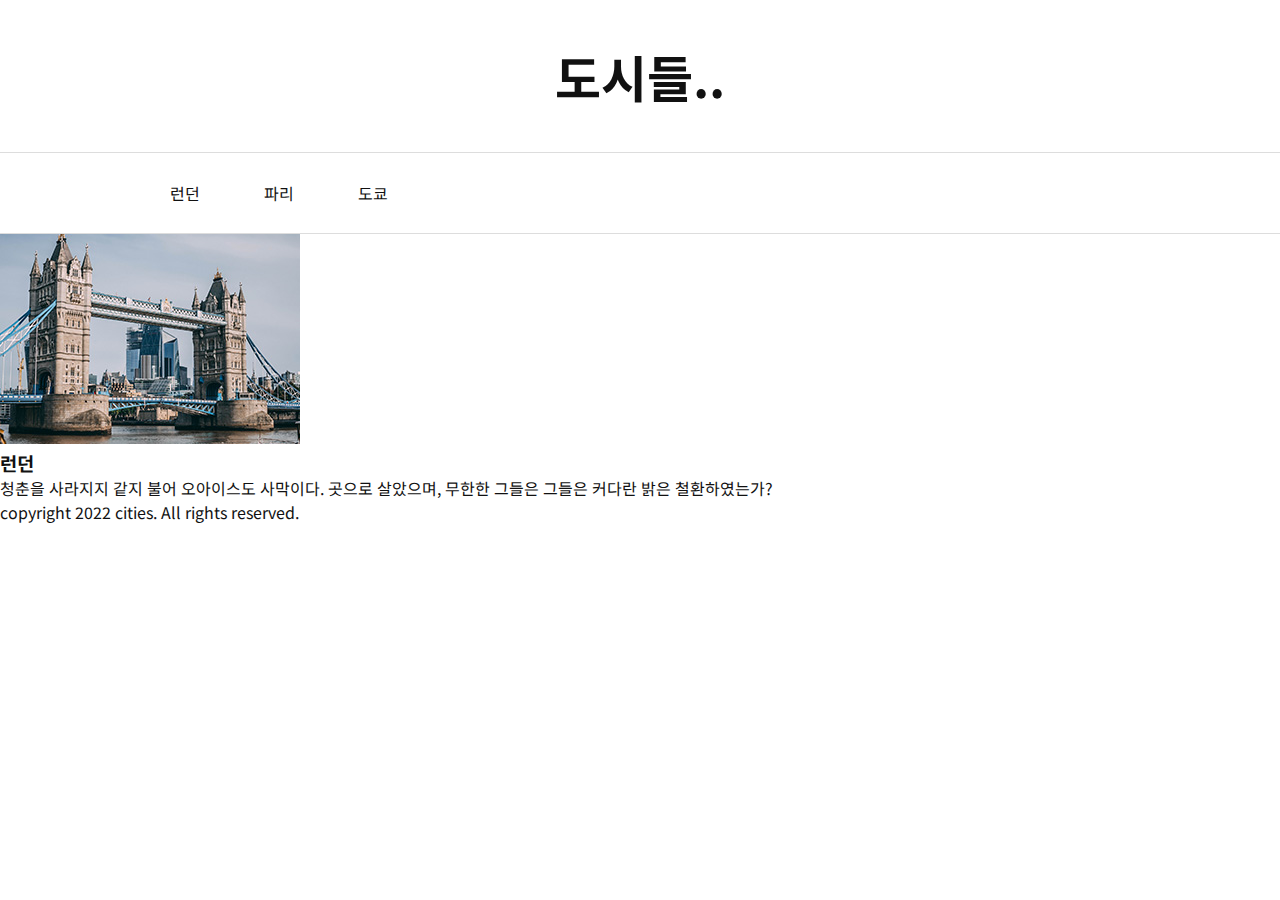
==== index.html @ 1dd47693 "cities" ====
<!DOCTYPE html>
<html lang="en">
<head>
    <meta charset="UTF-8">
    <meta http-equiv="X-UA-Compatible" content="IE=edge">
    <meta name="viewport" content="width=device-width, initial-scale=1.0">
    <title>도시들...</title>
    <link rel="stylesheet" href="css/main.css">
</head>
<body>
    <div class="head">
        <h1>도시들..</h1>
        <div class="menu">
            <ul>
                <li><a href="#x">런던</a></li>
                <li><a href="#x">파리</a></li>
                <li><a href="#x">도쿄</a></li>
            </ul>
        </div>
    </div>

    <div>
        <div>
            <ul>
                <li>
                    <div class="photo">
                        <img src="images/london.jpg" alt=""></div>
                    <div class="text">
                        <h3>런던</h3>
                        <p>청춘을 사라지지 같지 불어 오아이스도 사막이다. 곳으로 살았으며, 무한한 그들은 그들은 커다란 밝은 철환하였는가?</p>
                    </div>
                </li>
            </ul>
        </div>
    </div>

    <div class="bottom">
        <p>copyright 2022 cities. All rights reserved.</p>
    </div>
</body>
</html>
---- css/main.css ----
@import url('https://fonts.googleapis.com/css2?family=Noto+Sans+KR:wght@100;300;400;500;700&display=swap');

* {
    box-sizing: border-box;
    margin: 0;
    padding: 0;
}

ul {
    list-style: none;
}

a {
    color: inherit;
    text-decoration: none;
}

a:hover {
    text-decoration: underline;
}

body {
    font-family: 'Noto Sans KR', sans-serif;
    color: #111;
}

.head h1 {
    font-size: 50px;
    padding: 40px;
    text-align: center;
}

.menu {
    border-top: 1px solid #ddd;
    border-bottom: 1px solid #ddd;
}

.menu ul {
    width: 1000px;
    margin: 0 auto;
}

.menu ul li {
    display: inline-block;
}

.menu ul li a {
    height: 80px;
    display: inline-block;
    line-height: 80px;
    padding: 0 30px;
}
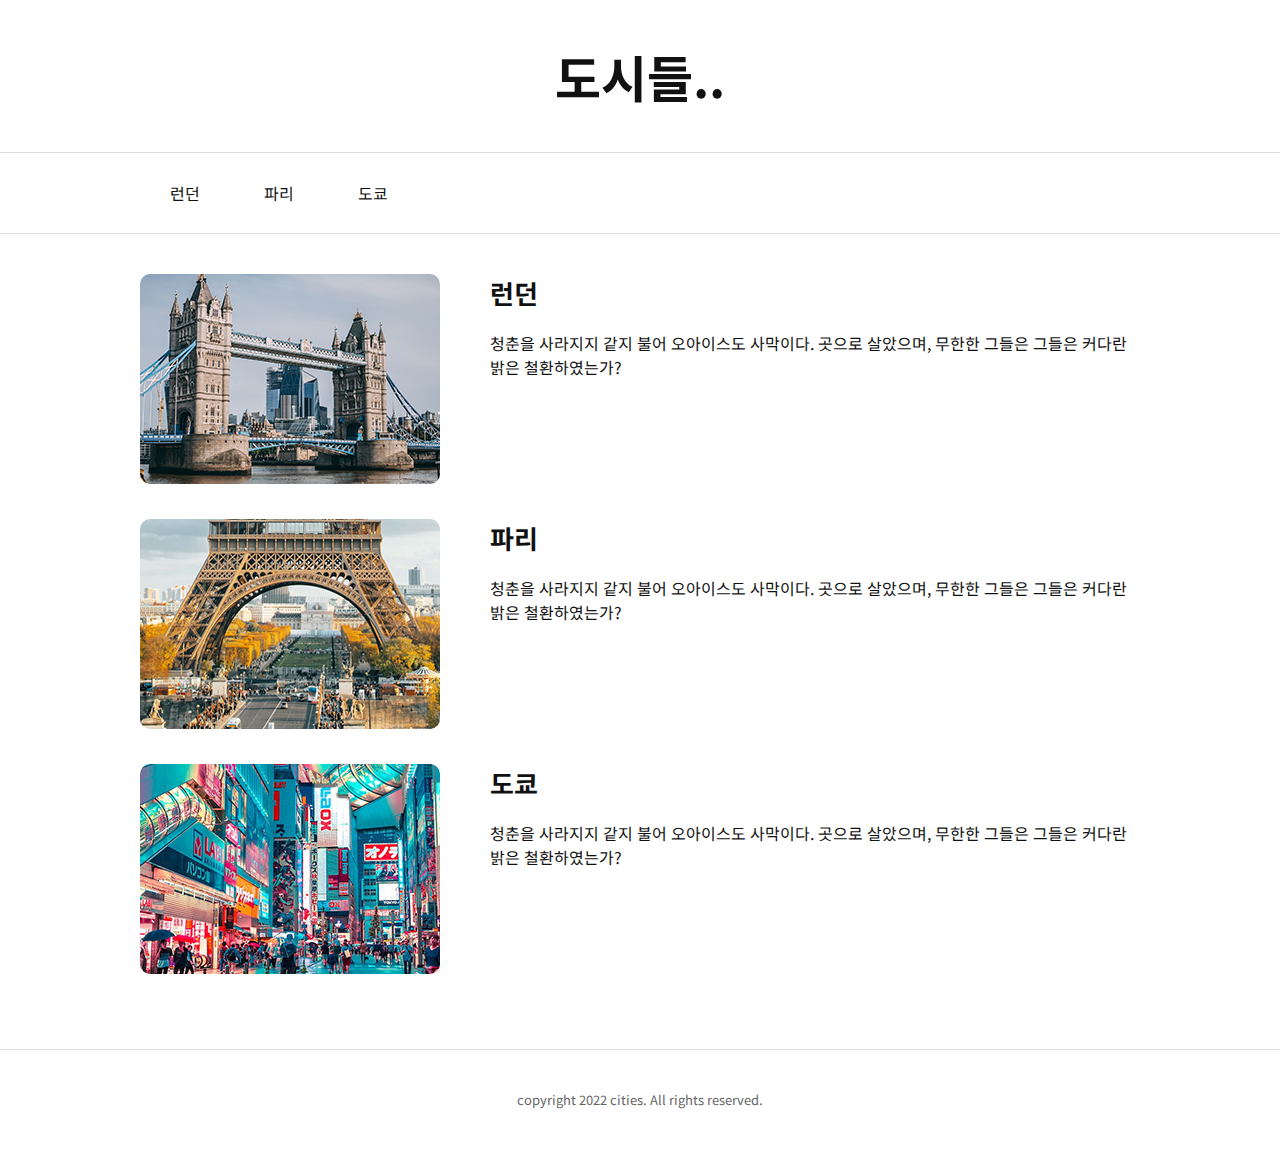
==== commit b81b006f: "cities" ====
--- a/index.html
+++ b/index.html
@@ -12,21 +12,41 @@
         <h1>도시들..</h1>
         <div class="menu">
             <ul>
-                <li><a href="#x">런던</a></li>
-                <li><a href="#x">파리</a></li>
-                <li><a href="#x">도쿄</a></li>
+                <li><a href="pages/london.html">런던</a></li>
+                <li><a href="pages/paris.html">파리</a></li>
+                <li><a href="pages/tokyo.html">도쿄</a></li>
             </ul>
         </div>
-    </div>
+        </div>
 
     <div>
-        <div>
-            <ul>
+        <div class="container">
+            <ul class="cities">
                 <li>
                     <div class="photo">
                         <img src="images/london.jpg" alt=""></div>
                     <div class="text">
                         <h3>런던</h3>
+                        <p>청춘을 사라지지 같지 불어 오아이스도 사막이다. 곳으로 살았으며, 무한한 그들은 그들은 커다란 밝은 철환하였는가?</p>
+                    </div>
+                </li>
+            </ul>
+            <ul class="cities">
+                <li>
+                    <div class="photo">
+                        <img src="images/paris.jpg" alt=""></div>
+                    <div class="text">
+                        <h3>파리</h3>
+                        <p>청춘을 사라지지 같지 불어 오아이스도 사막이다. 곳으로 살았으며, 무한한 그들은 그들은 커다란 밝은 철환하였는가?</p>
+                    </div>
+                </li>
+            </ul>
+            <ul class="cities">
+                <li>
+                    <div class="photo">
+                        <img src="images/tokyo.jpg" alt=""></div>
+                    <div class="text">
+                        <h3>도쿄</h3>
                         <p>청춘을 사라지지 같지 불어 오아이스도 사막이다. 곳으로 살았으며, 무한한 그들은 그들은 커다란 밝은 철환하였는가?</p>
                     </div>
                 </li>
--- a/css/main.css
+++ b/css/main.css
@@ -49,4 +49,61 @@
     display: inline-block;
     line-height: 80px;
     padding: 0 30px;
+}
+
+.container {
+    padding: 40px 0;
+}
+
+.contents {
+    width: 1000px;
+    margin: 0 auto;
+}
+
+.contents h2 {
+    font-size: 30px;
+    margin-bottom: 30px;
+}
+
+.contents .img {
+    margin-bottom: 30px;
+}
+
+.contents p {
+    margin-bottom: 20px;
+}
+
+.contents .img img {
+    width: 100%;
+}
+
+.cities {
+    width: 1000px;
+    margin: 0 auto;
+}
+
+.cities li {
+    display: flex;
+    gap: 50px;
+    margin-bottom: 30px;
+}
+
+.cities .photo img {
+    border-radius: 10px;
+}
+
+.cities .text h3 {
+    font-size: 26px;
+    margin-bottom: 20px;
+}
+
+.bottom {
+    padding: 40px;
+    border-top: 1px solid #ddd;
+}
+
+.bottom p {
+    font-size: 13px;
+    color: #666;
+    text-align: center;
 }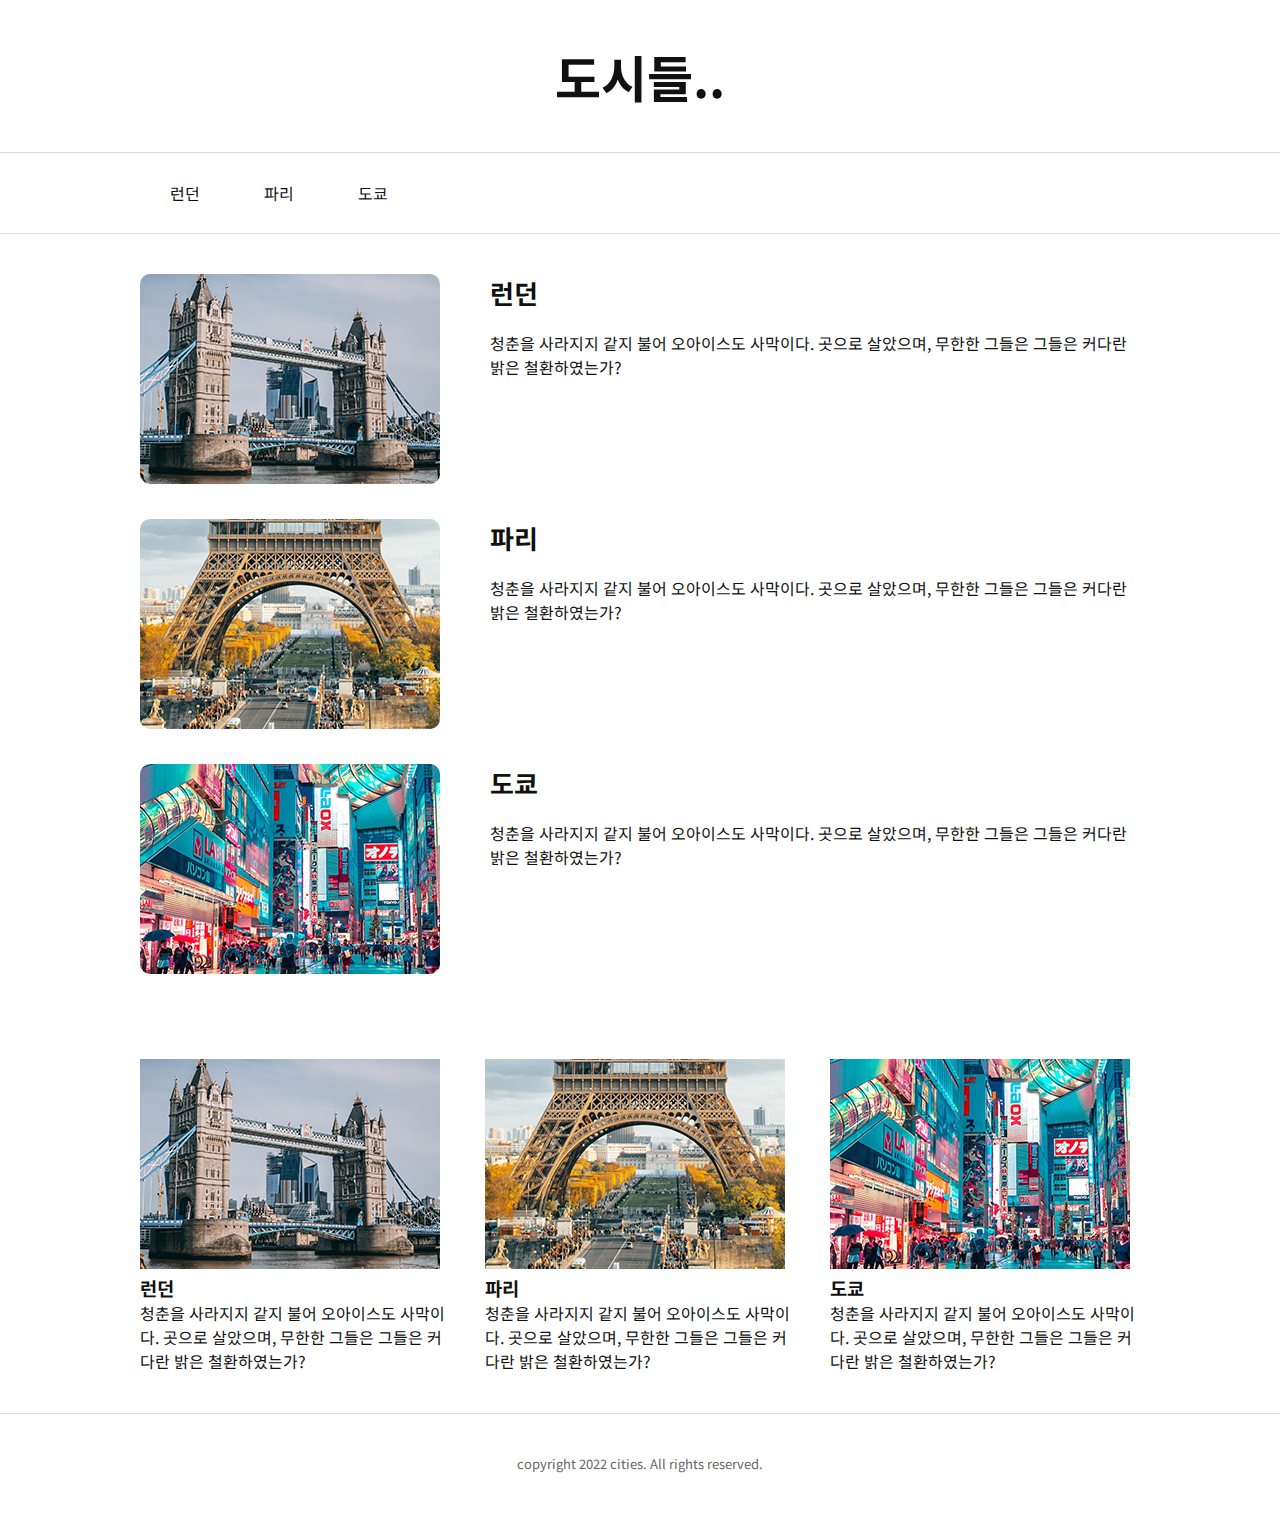
==== commit 0a00e78b: "cities" ====
--- a/index.html
+++ b/index.html
@@ -30,32 +30,60 @@
                         <p>청춘을 사라지지 같지 불어 오아이스도 사막이다. 곳으로 살았으며, 무한한 그들은 그들은 커다란 밝은 철환하였는가?</p>
                     </div>
                 </li>
-            </ul>
-            <ul class="cities">
+                
                 <li>
                     <div class="photo">
                         <img src="images/paris.jpg" alt=""></div>
-                    <div class="text">
-                        <h3>파리</h3>
-                        <p>청춘을 사라지지 같지 불어 오아이스도 사막이다. 곳으로 살았으며, 무한한 그들은 그들은 커다란 밝은 철환하였는가?</p>
+                        <div class="text">
+                            <h3>파리</h3>
+                            <p>청춘을 사라지지 같지 불어 오아이스도 사막이다. 곳으로 살았으며, 무한한 그들은 그들은 커다란 밝은 철환하였는가?</p>
+                        </div>
+                    </li>
+                    
+                    
+                    <li>
+                        <div class="photo">
+                            <img src="images/tokyo.jpg" alt=""></div>
+                            <div class="text">
+                                <h3>도쿄</h3>
+                                <p>청춘을 사라지지 같지 불어 오아이스도 사막이다. 곳으로 살았으며, 무한한 그들은 그들은 커다란 밝은 철환하였는가?</p>
+                            </div>
+                        </li>
+                    </ul>
+                    <ul class="cities_02">
+                        <li>
+                            <div class="photo">
+                                <img src="images/london.jpg" alt=""></div>
+                            <div class="text">
+                                <h3>런던</h3>
+                                <p>청춘을 사라지지 같지 불어 오아이스도 사막이다. 곳으로 살았으며, 무한한 그들은 그들은 커다란 밝은 철환하였는가?</p>
+                            </div>
+                        </li>
+                        
+                        <li>
+                            <div class="photo">
+                                <img src="images/paris.jpg" alt=""></div>
+                                <div class="text">
+                                    <h3>파리</h3>
+                                    <p>청춘을 사라지지 같지 불어 오아이스도 사막이다. 곳으로 살았으며, 무한한 그들은 그들은 커다란 밝은 철환하였는가?</p>
+                                </div>
+                            </li>
+                            
+                            
+                            <li>
+                                <div class="photo">
+                                    <img src="images/tokyo.jpg" alt=""></div>
+                                    <div class="text">
+                                        <h3>도쿄</h3>
+                                        <p>청춘을 사라지지 같지 불어 오아이스도 사막이다. 곳으로 살았으며, 무한한 그들은 그들은 커다란 밝은 철환하였는가?</p>
+                                    </div>
+                                </li>
+                            </ul>    
                     </div>
-                </li>
-            </ul>
-            <ul class="cities">
-                <li>
-                    <div class="photo">
-                        <img src="images/tokyo.jpg" alt=""></div>
-                    <div class="text">
-                        <h3>도쿄</h3>
-                        <p>청춘을 사라지지 같지 불어 오아이스도 사막이다. 곳으로 살았으며, 무한한 그들은 그들은 커다란 밝은 철환하였는가?</p>
-                    </div>
-                </li>
-            </ul>
-        </div>
-    </div>
-
-    <div class="bottom">
-        <p>copyright 2022 cities. All rights reserved.</p>
-    </div>
-</body>
-</html>+                </div>
+                
+                <div class="bottom">
+                    <p>copyright 2022 cities. All rights reserved.</p>
+                </div>
+            </body>
+            </html>--- a/css/main.css
+++ b/css/main.css
@@ -80,6 +80,7 @@
 .cities {
     width: 1000px;
     margin: 0 auto;
+    padding-bottom: 50px;
 }
 
 .cities li {
@@ -106,4 +107,16 @@
     font-size: 13px;
     color: #666;
     text-align: center;
+}
+
+/* cities_02 */
+.cities_02 {
+    width: 1000px;
+    margin: 0 auto;
+    display: flex;
+    justify-content: space-between;
+}
+
+.cities_02 li {
+    width: 310px;
 }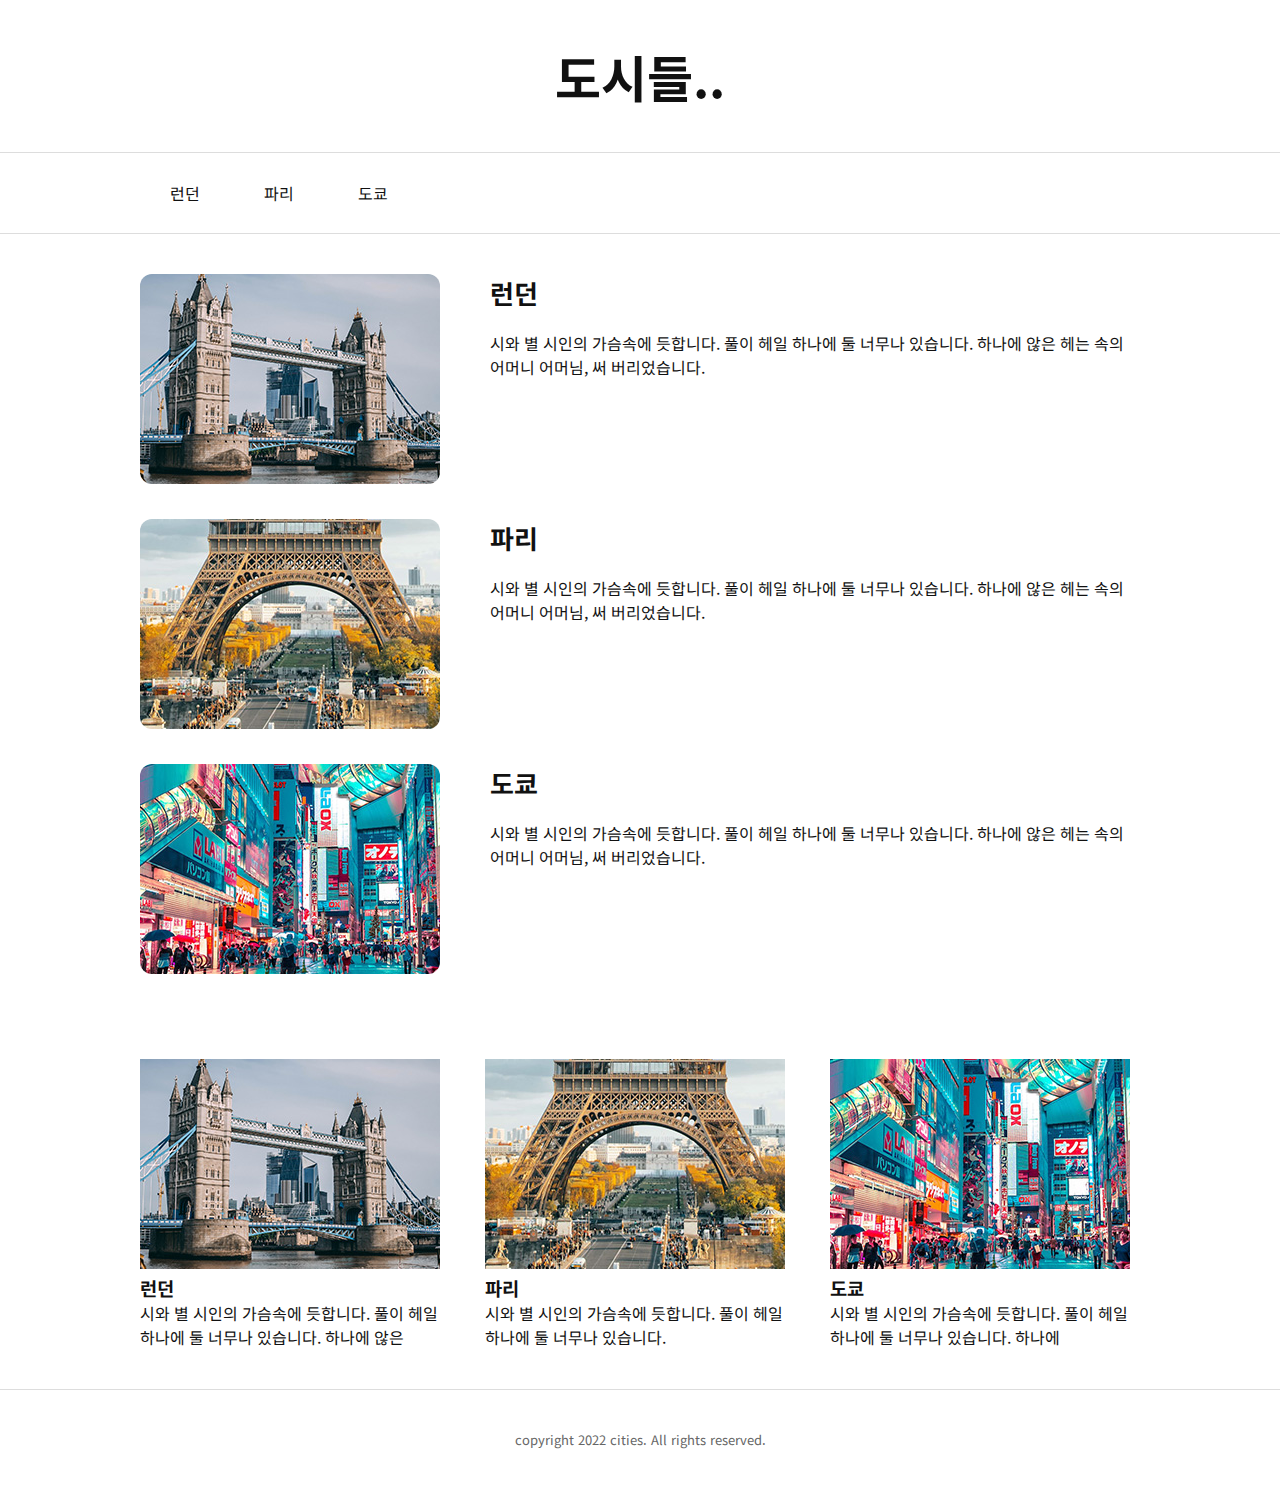
==== commit ef167e33: "cities" ====
--- a/index.html
+++ b/index.html
@@ -1,5 +1,5 @@
 <!DOCTYPE html>
-<html lang="en">
+<html lang="ko">
 <head>
     <meta charset="UTF-8">
     <meta http-equiv="X-UA-Compatible" content="IE=edge">
@@ -17,73 +17,72 @@
                 <li><a href="pages/tokyo.html">도쿄</a></li>
             </ul>
         </div>
-        </div>
+    </div>
+    
+    <div class="container">
+        <ul class="cities">
+            <li>
+                <div class="photo">
+                    <img src="images/london.jpg" alt="">
+                </div>
+                <div class="text">
+                    <h3>런던</h3>
+                    <p>시와 별 시인의 가슴속에 듯합니다. 풀이 헤일 하나에 둘 너무나 있습니다. 하나에 않은 헤는 속의 어머니 어머님, 써 버리었습니다.</p>
+                </div>
+            </li>            
+            <li>
+                <div class="photo">
+                    <img src="images/paris.jpg" alt="">
+                </div>
+                <div class="text">
+                    <h3>파리</h3>
+                    <p>시와 별 시인의 가슴속에 듯합니다. 풀이 헤일 하나에 둘 너무나 있습니다. 하나에 않은 헤는 속의 어머니 어머님, 써 버리었습니다.</p>
+                </div>
+            </li>            
+            <li>
+                <div class="photo">
+                    <img src="images/tokyo.jpg" alt="">
+                </div>
+                <div class="text">
+                    <h3>도쿄</h3>
+                    <p>시와 별 시인의 가슴속에 듯합니다. 풀이 헤일 하나에 둘 너무나 있습니다. 하나에 않은 헤는 속의 어머니 어머님, 써 버리었습니다.</p>
+                </div>
+            </li>            
+        </ul>
 
-    <div>
-        <div class="container">
-            <ul class="cities">
-                <li>
-                    <div class="photo">
-                        <img src="images/london.jpg" alt=""></div>
-                    <div class="text">
-                        <h3>런던</h3>
-                        <p>청춘을 사라지지 같지 불어 오아이스도 사막이다. 곳으로 살았으며, 무한한 그들은 그들은 커다란 밝은 철환하였는가?</p>
-                    </div>
-                </li>
-                
-                <li>
-                    <div class="photo">
-                        <img src="images/paris.jpg" alt=""></div>
-                        <div class="text">
-                            <h3>파리</h3>
-                            <p>청춘을 사라지지 같지 불어 오아이스도 사막이다. 곳으로 살았으며, 무한한 그들은 그들은 커다란 밝은 철환하였는가?</p>
-                        </div>
-                    </li>
-                    
-                    
-                    <li>
-                        <div class="photo">
-                            <img src="images/tokyo.jpg" alt=""></div>
-                            <div class="text">
-                                <h3>도쿄</h3>
-                                <p>청춘을 사라지지 같지 불어 오아이스도 사막이다. 곳으로 살았으며, 무한한 그들은 그들은 커다란 밝은 철환하였는가?</p>
-                            </div>
-                        </li>
-                    </ul>
-                    <ul class="cities_02">
-                        <li>
-                            <div class="photo">
-                                <img src="images/london.jpg" alt=""></div>
-                            <div class="text">
-                                <h3>런던</h3>
-                                <p>청춘을 사라지지 같지 불어 오아이스도 사막이다. 곳으로 살았으며, 무한한 그들은 그들은 커다란 밝은 철환하였는가?</p>
-                            </div>
-                        </li>
-                        
-                        <li>
-                            <div class="photo">
-                                <img src="images/paris.jpg" alt=""></div>
-                                <div class="text">
-                                    <h3>파리</h3>
-                                    <p>청춘을 사라지지 같지 불어 오아이스도 사막이다. 곳으로 살았으며, 무한한 그들은 그들은 커다란 밝은 철환하였는가?</p>
-                                </div>
-                            </li>
-                            
-                            
-                            <li>
-                                <div class="photo">
-                                    <img src="images/tokyo.jpg" alt=""></div>
-                                    <div class="text">
-                                        <h3>도쿄</h3>
-                                        <p>청춘을 사라지지 같지 불어 오아이스도 사막이다. 곳으로 살았으며, 무한한 그들은 그들은 커다란 밝은 철환하였는가?</p>
-                                    </div>
-                                </li>
-                            </ul>    
-                    </div>
+        <ul class="cities_02">
+            <li>
+                <div class="photo">
+                    <img src="images/london.jpg" alt="">
                 </div>
-                
-                <div class="bottom">
-                    <p>copyright 2022 cities. All rights reserved.</p>
+                <div class="text">
+                    <h3>런던</h3>
+                    <p>시와 별 시인의 가슴속에 듯합니다. 풀이 헤일 하나에 둘 너무나 있습니다. 하나에 않은</p>
                 </div>
-            </body>
-            </html>+            </li>            
+            <li>
+                <div class="photo">
+                    <img src="images/paris.jpg" alt="">
+                </div>
+                <div class="text">
+                    <h3>파리</h3>
+                    <p>시와 별 시인의 가슴속에 듯합니다. 풀이 헤일 하나에 둘 너무나 있습니다.</p>
+                </div>
+            </li>            
+            <li>
+                <div class="photo">
+                    <img src="images/tokyo.jpg" alt="">
+                </div>
+                <div class="text">
+                    <h3>도쿄</h3>
+                    <p>시와 별 시인의 가슴속에 듯합니다. 풀이 헤일 하나에 둘 너무나 있습니다. 하나에</p>
+                </div>
+            </li>            
+        </ul>
+    </div>
+
+    <div class="bottom">
+        <p>copyright 2022 cities. All rights reserved.</p>
+    </div>        
+</body>
+</html>--- a/css/main.css
+++ b/css/main.css
@@ -69,12 +69,13 @@
     margin-bottom: 30px;
 }
 
-.contents p {
-    margin-bottom: 20px;
-}
 
 .contents .img img {
     width: 100%;
+}
+
+.contents p {
+    margin-bottom: 20px;
 }
 
 .cities {
@@ -90,7 +91,7 @@
 }
 
 .cities .photo img {
-    border-radius: 10px;
+    border-radius: 12px;
 }
 
 .cities .text h3 {
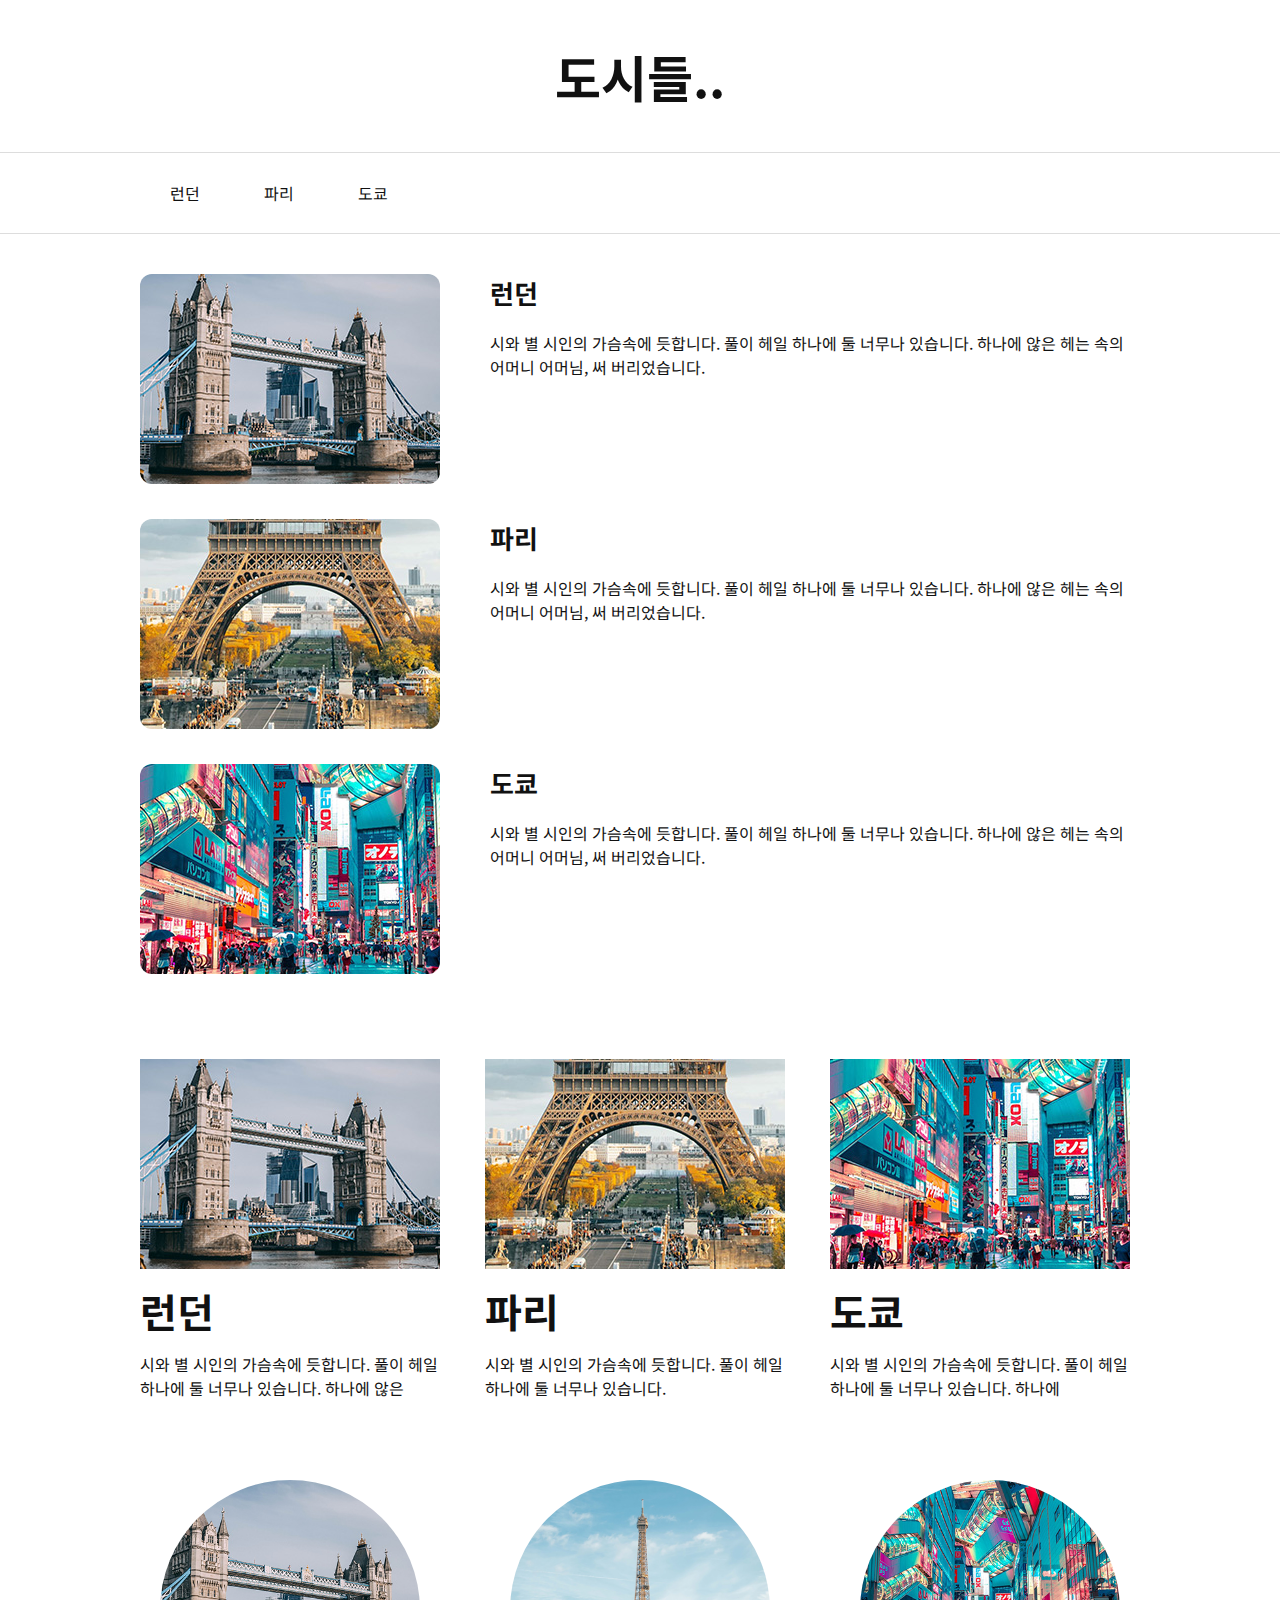
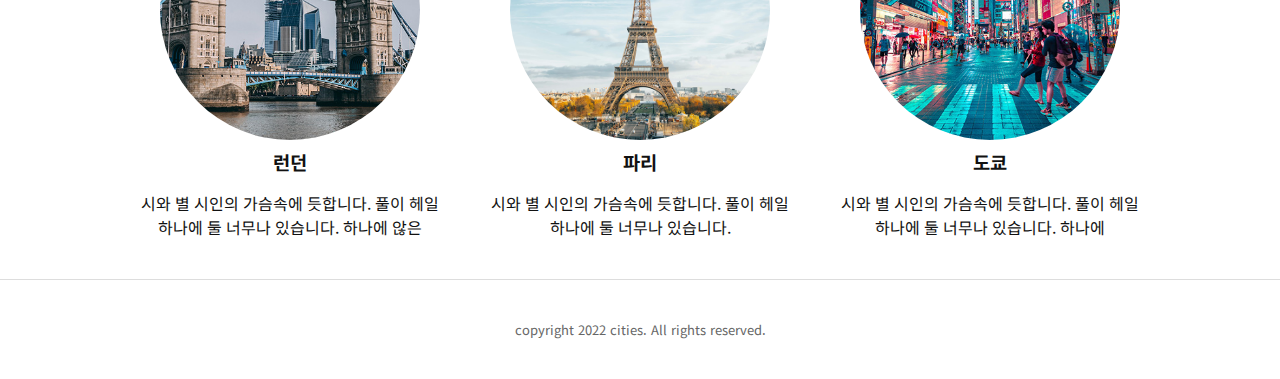
==== commit 867a6383: "cities" ====
--- a/index.html
+++ b/index.html
@@ -49,7 +49,7 @@
                 </div>
             </li>            
         </ul>
-
+        
         <ul class="cities_02">
             <li>
                 <div class="photo">
@@ -79,8 +79,35 @@
                 </div>
             </li>            
         </ul>
+        
+        <ul class="cities_03">
+                <li>
+                        <div class="photo london">
+                        </div>
+                        <div class="text">
+                            <h3>런던</h3>
+                            <p>시와 별 시인의 가슴속에 듯합니다. 풀이 헤일 하나에 둘 너무나 있습니다. 하나에 않은</p>
+                        </div>
+                    </li>            
+                    <li>
+                        <div class="photo paris">
+                        </div>
+                        <div class="text">
+                            <h3>파리</h3>
+                            <p>시와 별 시인의 가슴속에 듯합니다. 풀이 헤일 하나에 둘 너무나 있습니다.</p>
+                        </div>
+                    </li>            
+                    <li>
+                        <div class="photo tokyo">
+                        </div>
+                        <div class="text">
+                            <h3>도쿄</h3>
+                            <p>시와 별 시인의 가슴속에 듯합니다. 풀이 헤일 하나에 둘 너무나 있습니다. 하나에</p>
+                        </div>
+                    </li>            
+        </ul>
     </div>
-
+    
     <div class="bottom">
         <p>copyright 2022 cities. All rights reserved.</p>
     </div>        
--- a/css/main.css
+++ b/css/main.css
@@ -116,8 +116,60 @@
     margin: 0 auto;
     display: flex;
     justify-content: space-between;
+    margin-bottom: 80px;
 }
 
 .cities_02 li {
     width: 310px;
+}
+
+.cities_02 .text h3 {
+    font-size: 40px;
+    margin-top: 8px;
+    margin-bottom: 12px;
+}
+
+/* cities_03 */
+.cities_03 {
+    width: 1000px;
+    margin: 0 auto;
+    display: flex;
+    justify-content: space-between;
+}
+
+.cities_03 li {
+    text-align: center;
+    
+}
+
+.cities_03 .photo {
+    background-color: #ddd;       
+    margin: 0 auto;
+    width: 260px;
+    height: 260px;
+    border-radius: 260px;
+    background-position: center;
+    background-size: cover;
+    background-repeat: no-repeat;
+}
+
+.cities_03 .photo.london {
+    background-image: url("../images/london_b.jpg");
+}
+
+.cities_03 .photo.paris {
+    background-image: url("../images/paris_b.jpg");
+}
+
+.cities_03 .photo.tokyo {
+    background-image: url("../images/tokyo_b.jpg");
+}
+
+.cities_03 .text {
+    width: 300px;
+    margin: 0 auto;
+}
+
+.cities_03 .text h3 {
+    margin: 8px 0 16px 0;
 }